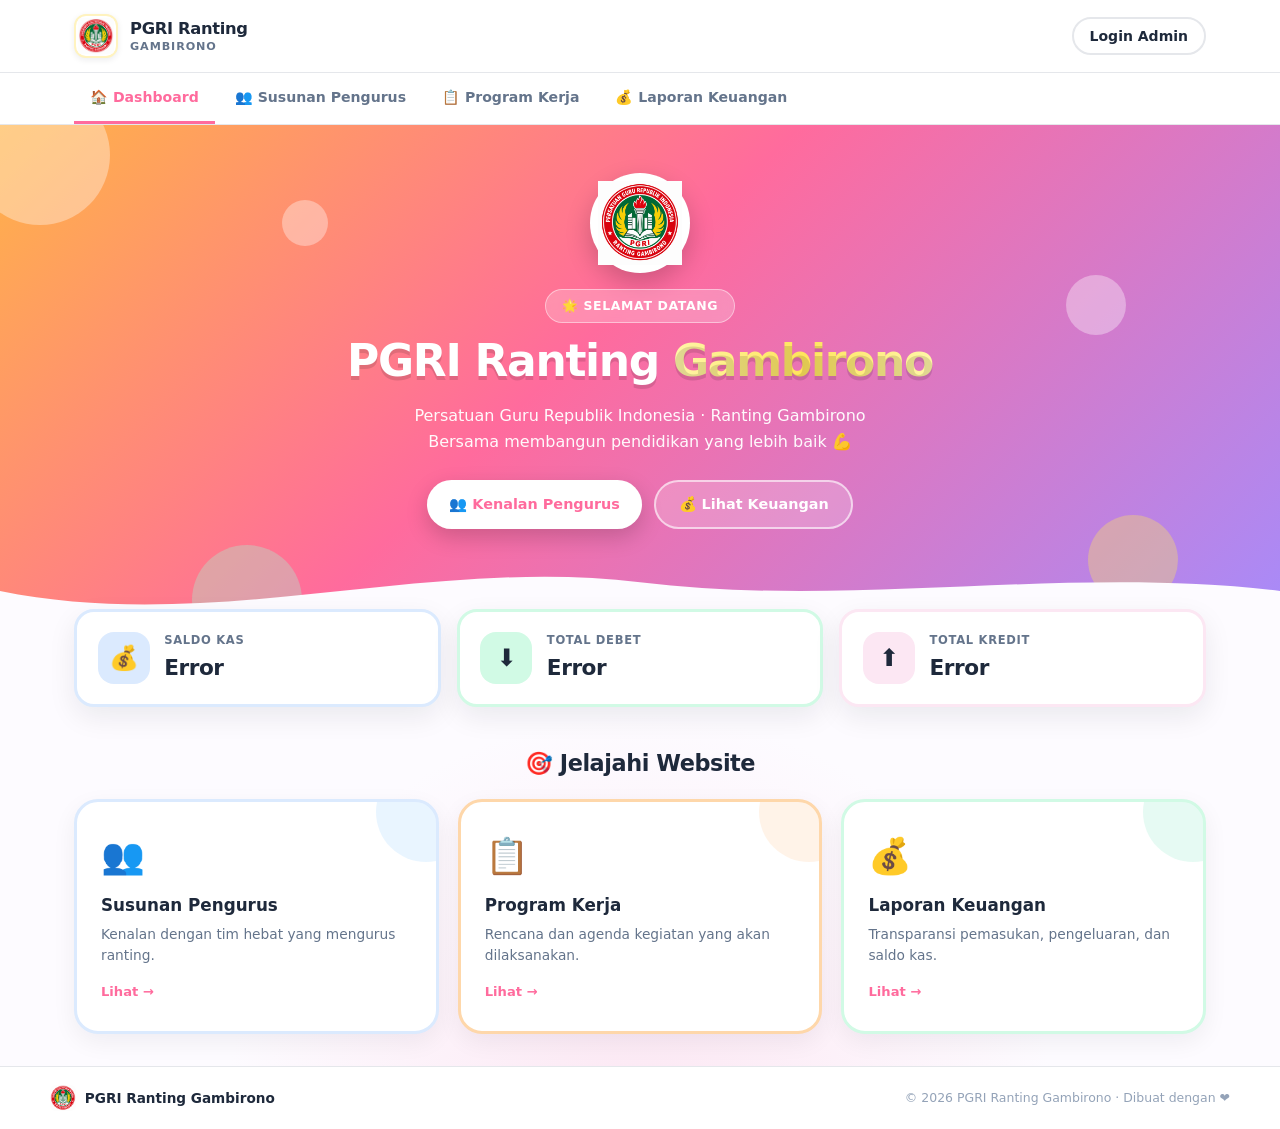
==== index.html @ 69db01ba "Add files via upload" ====
<!DOCTYPE html>
<html lang="id">
<head>
  <meta charset="UTF-8">
  <meta name="viewport" content="width=device-width, initial-scale=1.0">
  <title>Dashboard · PGRI Ranting Gambirono</title>
  <link rel="stylesheet" href="style.css">
</head>
<body class="page-dashboard">

  <header class="header">
    <div class="header-inner">
      <a href="index.html" class="brand">
        <div class="brand-logo"><img src="logo.png" alt="Logo PGRI"></div>
        <div class="brand-text-wrap">
          <span class="brand-title">PGRI Ranting</span>
          <span class="brand-subtitle">Gambirono</span>
        </div>
      </a>
      <div class="header-actions">
        <span id="adminBadge" class="admin-badge hidden"><span class="dot"></span> Admin</span>
        <button id="loginBtn" class="btn btn-outline" type="button">Login Admin</button>
        <button id="logoutBtn" class="btn btn-outline hidden" type="button">Logout</button>
      </div>
    </div>
    <nav class="main-nav">
      <div class="nav-inner">
        <a href="index.html" class="nav-link active">🏠 Dashboard</a>
        <a href="pengurus/index.html" class="nav-link">👥 Susunan Pengurus</a>
        <a href="program/index.html" class="nav-link">📋 Program Kerja</a>
        <a href="keuangan/index.html" class="nav-link">💰 Laporan Keuangan</a>
      </div>
    </nav>
  </header>

  <!-- HERO -->
  <section class="hero-sd">
    <div class="hero-shapes" aria-hidden="true">
      <span class="shape s1"></span><span class="shape s2"></span>
      <span class="shape s3"></span><span class="shape s4"></span>
      <span class="shape s5"></span>
    </div>

    <div class="hero-inner">
      <div class="hero-logo-big">
        <img src="logo.png" alt="Logo PGRI">
      </div>
      <div class="hero-badge">🌟 Selamat Datang</div>
      <h1 class="hero-title">
        PGRI Ranting <span>Gambirono</span>
      </h1>
      <p class="hero-sub">
        Persatuan Guru Republik Indonesia · Ranting Gambirono<br>
        Bersama membangun pendidikan yang lebih baik 💪
      </p>
      <div class="hero-cta">
        <a href="pengurus/index.html" class="cta-btn cta-primary">👥 Kenalan Pengurus</a>
        <a href="keuangan/index.html" class="cta-btn cta-secondary">💰 Lihat Keuangan</a>
      </div>
    </div>

    <div class="hero-wave" aria-hidden="true">
      <svg viewBox="0 0 1440 80" preserveAspectRatio="none">
        <path fill="#fdfbff" d="M0,40 C240,90 480,0 720,30 C960,60 1200,10 1440,40 L1440,80 L0,80 Z"/>
      </svg>
    </div>
  </section>

  <main class="container">

    <!-- STATS KAS -->
    <div class="stats-sd">
      <div class="stat-sd stat-blue">
        <div class="stat-sd-icon">💰</div>
        <div class="stat-sd-body">
          <div class="stat-sd-label">Saldo Kas</div>
          <div class="stat-sd-value" id="dashSaldo">Memuat...</div>
        </div>
      </div>
      <div class="stat-sd stat-green">
        <div class="stat-sd-icon">⬇️</div>
        <div class="stat-sd-body">
          <div class="stat-sd-label">Total Debet</div>
          <div class="stat-sd-value" id="dashDebet">Memuat...</div>
        </div>
      </div>
      <div class="stat-sd stat-pink">
        <div class="stat-sd-icon">⬆️</div>
        <div class="stat-sd-body">
          <div class="stat-sd-label">Total Kredit</div>
          <div class="stat-sd-value" id="dashKredit">Memuat...</div>
        </div>
      </div>
    </div>

    <!-- MENU CARDS -->
    <h2 class="menu-title">🎯 Jelajahi Website</h2>
    <div class="menu-grid">
      <a href="pengurus/index.html" class="menu-card menu-blue">
        <div class="menu-emoji">👥</div>
        <h3>Susunan Pengurus</h3>
        <p>Kenalan dengan tim hebat yang mengurus ranting.</p>
        <span class="menu-link">Lihat →</span>
      </a>

      <a href="program/index.html" class="menu-card menu-orange">
        <div class="menu-emoji">📋</div>
        <h3>Program Kerja</h3>
        <p>Rencana dan agenda kegiatan yang akan dilaksanakan.</p>
        <span class="menu-link">Lihat →</span>
      </a>

      <a href="keuangan/index.html" class="menu-card menu-green">
        <div class="menu-emoji">💰</div>
        <h3>Laporan Keuangan</h3>
        <p>Transparansi pemasukan, pengeluaran, dan saldo kas.</p>
        <span class="menu-link">Lihat →</span>
      </a>
    </div>

  </main>

  <footer class="footer">
    <div class="footer-inner">
      <div class="footer-brand">
        <img src="logo.png" alt="Logo PGRI" class="footer-logo">
        <span>PGRI Ranting Gambirono</span>
      </div>
      <p class="footer-copy">© 2026 PGRI Ranting Gambirono · Dibuat dengan ❤️</p>
    </div>
  </footer>

  <!-- LOGIN MODAL -->
  <div id="loginModal" class="modal hidden">
    <div class="modal-backdrop" data-close-modal="login"></div>
    <div class="modal-content">
      <div class="modal-header">
        <h2>Login Admin</h2>
        <button type="button" class="modal-close" data-close-modal="login">✕</button>
      </div>
      <form id="formLogin">
        <div class="form-group">
          <label for="inputPassword">Password</label>
          <input type="password" id="inputPassword" placeholder="Masukkan password admin" required>
        </div>
        <div id="loginError" class="error-msg hidden"></div>
        <div class="modal-actions">
          <button type="button" class="btn btn-ghost" data-close-modal="login">Batal</button>
          <button type="submit" class="btn btn-primary">Masuk</button>
        </div>
      </form>
    </div>
  </div>

  <script src="script.js"></script>
</body>
</html>
---- style.css ----
/* ============================================================
   RESET & VARIABLES — GAYA WEB SD CERIA
============================================================ */
*, *::before, *::after {
  margin: 0; padding: 0; box-sizing: border-box;
}

html { -webkit-text-size-adjust: 100%; }

:root {
  --sd-yellow: #ffd93d;
  --sd-orange: #ff9f43;
  --sd-pink:   #ff6b9d;
  --sd-purple: #a78bfa;
  --sd-blue:   #4facfe;
  --sd-green:  #34d399;
  --sd-teal:   #2dd4bf;
  --sd-red:    #f87171;
  --sd-cream:  #fff9e6;
  --sd-ink:    #1e293b;
  --sd-muted:  #64748b;
  --sd-line:   #e5e7eb;
  --sd-line-soft: #f1f5f9;
  --sd-bg:     #fdfbff;
  --sd-surface:#ffffff;

  --ink:       #0b1220;
  --ink-soft:  #475569;
  --ink-mute:  #94a3b8;
  --line:      #e5e7eb;
  --line-soft: #f1f5f9;
  --bg:        #fdfbff;
  --surface:   #ffffff;

  --accent:      #4facfe;
  --accent-hover:#2563eb;
  --accent-soft: #eff4ff;

  --green:    #047857;
  --green-bg: #ecfdf5;
  --red:      #b91c1c;
  --red-bg:   #fef2f2;

  --radius:    16px;
  --radius-sm: 10px;
  --shadow-sm: 0 1px 3px rgba(15,23,42,.06);
  --shadow-md: 0 8px 24px rgba(15,23,42,.08);
  --shadow-lg: 0 20px 50px rgba(15,23,42,.15);
}

body {
  font-family: 'Nunito', 'Segoe UI', system-ui, -apple-system, sans-serif;
  font-size: 15px;
  line-height: 1.5;
  color: var(--sd-ink);
  background:
    radial-gradient(circle at 8% 4%, #fff3bf 0, transparent 22%),
    radial-gradient(circle at 92% 12%, #dbeafe 0, transparent 26%),
    radial-gradient(circle at 50% 100%, #fce7f3 0, transparent 32%),
    var(--sd-bg);
  -webkit-font-smoothing: antialiased;
  min-height: 100vh;
  display: flex;
  flex-direction: column;
}

/* ============================================================
   HEADER
============================================================ */
.header {
  background: #ffffff;
  border-bottom: 1px solid var(--line);
  position: sticky;
  top: 0;
  z-index: 40;
}

.header-inner {
  max-width: 1180px;
  margin: 0 auto;
  padding: 0.875rem 1.5rem;
  display: flex;
  justify-content: space-between;
  align-items: center;
  gap: 1rem;
}

.brand {
  display: flex;
  align-items: center;
  gap: 0.75rem;
  text-decoration: none;
}

.brand-logo {
  width: 44px; height: 44px;
  flex-shrink: 0;
  display: flex; align-items: center; justify-content: center;
  border-radius: 12px;
  overflow: hidden;
  background: #fff;
  padding: 2px;
  box-shadow: 0 2px 6px rgba(15,23,42,.08);
  border: 2px solid #fff3bf;
}
.brand-logo img { width: 100%; height: 100%; object-fit: contain; display: block; }

.brand-text-wrap { display: flex; flex-direction: column; line-height: 1.2; }
.brand-title    { font-size: 1.02rem; font-weight: 900; color: var(--sd-ink); letter-spacing: -0.02em; }
.brand-subtitle { font-size: 0.7rem; font-weight: 800; color: var(--sd-muted); text-transform: uppercase; letter-spacing: 0.08em; margin-top: 2px; }

.header-actions { display: flex; align-items: center; gap: 0.65rem; }

.admin-badge {
  display: inline-flex; align-items: center; gap: 0.4rem;
  background: var(--green-bg); color: var(--green);
  padding: 0.35rem 0.7rem; border-radius: 999px;
  font-size: 0.78rem; font-weight: 800;
}
.admin-badge .dot { width: 7px; height: 7px; border-radius: 50%; background: var(--green); }

/* NAV */
.main-nav { background: #fff; border-top: 1px solid var(--line); }
.nav-inner {
  max-width: 1180px; margin: 0 auto;
  padding: 0 1.5rem;
  display: flex; gap: 0.25rem;
  overflow-x: auto; scrollbar-width: none;
}
.nav-inner::-webkit-scrollbar { display: none; }

.nav-link {
  padding: 0.85rem 1rem;
  font-size: 0.88rem; font-weight: 800;
  color: var(--sd-muted);
  text-decoration: none;
  border-bottom: 3px solid transparent;
  white-space: nowrap;
  transition: color 0.15s, border-color 0.15s;
  display: inline-flex; align-items: center; gap: 0.4rem;
}
.nav-link:hover { color: var(--sd-ink); }
.nav-link.active { color: var(--sd-pink); border-bottom-color: var(--sd-pink); }

/* ============================================================
   BUTTONS
============================================================ */
.btn {
  display: inline-flex; align-items: center; justify-content: center; gap: 0.4rem;
  padding: 0.55rem 1rem;
  border: 1px solid transparent;
  border-radius: 999px;
  font-size: 0.875rem; font-weight: 800;
  font-family: inherit;
  cursor: pointer;
  transition: all 0.18s;
  white-space: nowrap;
}
.btn:disabled { opacity: 0.55; cursor: not-allowed; }

.btn-primary {
  background: linear-gradient(135deg, var(--sd-orange), var(--sd-pink));
  color: #fff; border: none;
  box-shadow: 0 6px 16px rgba(255,107,157,.35);
}
.btn-primary:hover:not(:disabled) {
  box-shadow: 0 10px 22px rgba(255,107,157,.45);
  transform: translateY(-2px);
}

.btn-outline {
  background: #fff; color: var(--sd-ink);
  border: 2px solid var(--line);
}
.btn-outline:hover:not(:disabled) { border-color: var(--sd-purple); color: var(--sd-purple); }

.btn-ghost {
  background: transparent; color: var(--ink-soft);
  border: 1px solid transparent;
}
.btn-ghost:hover:not(:disabled) { background: var(--line-soft); color: var(--ink); }

.btn-icon {
  background: #fff; color: var(--ink-soft);
  border: 2px solid var(--line);
  padding: 0.5rem 0.7rem; border-radius: 12px;
}
.btn-icon:hover { border-color: var(--sd-purple); color: var(--sd-purple); }

.btn-edit {
  background: var(--accent-soft); color: var(--accent);
  padding: 0.32rem 0.75rem; font-size: 0.78rem; border-radius: 999px;
  border: 2px solid transparent;
}
.btn-edit:hover { background: var(--accent); color: #fff; }

.btn-hapus {
  background: var(--red-bg); color: var(--red);
  padding: 0.32rem 0.75rem; font-size: 0.78rem; border-radius: 999px;
  border: 2px solid transparent;
}
.btn-hapus:hover { background: var(--red); color: #fff; }

/* ============================================================
   LAYOUT
============================================================ */
.container {
  max-width: 1180px; width: 100%;
  margin: 0 auto; padding: 2rem 1.5rem;
  flex: 1;
}

/* ============================================================
   HERO (dipakai dashboard + halaman lain)
============================================================ */
.hero-sd {
  position: relative;
  overflow: hidden;
  background: linear-gradient(135deg, #ffb347 0%, #ff6b9d 45%, #a78bfa 100%);
  color: #fff;
  padding: 3rem 1.5rem 6rem;
  text-align: center;
}

.hero-inner { position: relative; z-index: 2; max-width: 760px; margin: 0 auto; }

.hero-logo-big {
  width: 100px; height: 100px;
  margin: 0 auto 1rem;
  background: #fff;
  border-radius: 50%;
  padding: 8px;
  box-shadow: 0 10px 26px rgba(0,0,0,.2);
  display: flex; align-items: center; justify-content: center;
  animation: floatLogo 4s ease-in-out infinite;
}
.hero-logo-big img { width: 100%; height: 100%; object-fit: contain; }
@keyframes floatLogo {
  0%,100% { transform: translateY(0); }
  50%     { transform: translateY(-8px); }
}

.hero-badge {
  display: inline-block;
  background: rgba(255,255,255,.22);
  border: 1.5px solid rgba(255,255,255,.45);
  backdrop-filter: blur(6px);
  padding: 0.4rem 1rem;
  border-radius: 999px;
  font-size: 0.78rem; font-weight: 800;
  letter-spacing: 0.05em;
  text-transform: uppercase;
  margin-bottom: 0.85rem;
}

.hero-title {
  font-size: clamp(1.8rem, 4.5vw, 2.75rem);
  font-weight: 900;
  line-height: 1.15;
  letter-spacing: -0.03em;
  margin-bottom: 1rem;
  text-shadow: 0 4px 0 rgba(0,0,0,.12);
}
.hero-title span {
  background: linear-gradient(90deg, #fff6a8, #ffe45c, #fff6a8);
  -webkit-background-clip: text; background-clip: text;
  -webkit-text-fill-color: transparent;
}

.hero-sub {
  font-size: 1rem; line-height: 1.6;
  opacity: 0.96; max-width: 580px;
  margin: 0 auto 1.6rem;
}

.hero-cta { display: flex; gap: 0.75rem; justify-content: center; flex-wrap: wrap; }

.cta-btn {
  display: inline-flex; align-items: center; gap: 0.4rem;
  padding: 0.75rem 1.4rem;
  border-radius: 999px;
  font-weight: 900;
  font-size: 0.9rem;
  text-decoration: none;
  transition: transform 0.2s, box-shadow 0.2s;
}
.cta-btn:hover { transform: translateY(-3px); }

.cta-primary {
  background: #fff;
  color: var(--sd-pink);
  box-shadow: 0 8px 22px rgba(0,0,0,.18);
}
.cta-secondary {
  background: rgba(255,255,255,.2);
  border: 2px solid rgba(255,255,255,.6);
  color: #fff;
}
.cta-secondary:hover { background: rgba(255,255,255,.3); }

/* Shapes */
.hero-shapes { position: absolute; inset: 0; pointer-events: none; overflow: hidden; }
.shape { position: absolute; border-radius: 50%; opacity: 0.35; animation: float 8s ease-in-out infinite; }
.shape.s1 { width: 140px; height: 140px; background: #fff; top: -40px; left: -30px; }
.shape.s2 { width: 90px;  height: 90px;  background: #ffe45c; bottom: 20px; right: 8%; animation-delay: 1s; }
.shape.s3 { width: 60px;  height: 60px;  background: #fff; top: 30%; right: 12%; animation-delay: 2s; }
.shape.s4 { width: 110px; height: 110px; background: #a7f3d0; bottom: -30px; left: 15%; animation-delay: 1.5s; }
.shape.s5 { width: 46px;  height: 46px;  background: #fff; top: 15%; left: 22%; animation-delay: 0.5s; }
@keyframes float {
  0%,100% { transform: translateY(0) rotate(0); }
  50%     { transform: translateY(-18px) rotate(8deg); }
}

.hero-wave {
  position: absolute;
  bottom: -1px; left: 0; right: 0;
  height: 70px; line-height: 0;
}
.hero-wave svg { width: 100%; height: 100%; display: block; }

/* ============================================================
   STATS CERIA
============================================================ */
.stats-sd {
  display: grid;
  grid-template-columns: repeat(3, 1fr);
  gap: 1rem;
  margin: -3rem 0 2.5rem;
  position: relative;
  z-index: 3;
}

.stat-sd {
  background: #fff;
  border-radius: 20px;
  padding: 1.2rem 1.3rem;
  display: flex; align-items: center; gap: 0.9rem;
  box-shadow: 0 10px 28px rgba(15,23,42,.08);
  border: 3px solid transparent;
  transition: transform 0.2s;
}
.stat-sd:hover { transform: translateY(-4px); }

.stat-sd-icon {
  width: 52px; height: 52px;
  border-radius: 16px;
  display: flex; align-items: center; justify-content: center;
  font-size: 1.5rem;
  flex-shrink: 0;
}

.stat-blue  { border-color: #dbeafe; }
.stat-blue  .stat-sd-icon { background: #dbeafe; }
.stat-green { border-color: #d1fae5; }
.stat-green .stat-sd-icon { background: #d1fae5; }
.stat-pink  { border-color: #fce7f3; }
.stat-pink  .stat-sd-icon { background: #fce7f3; }

.stat-sd-body { min-width: 0; }
.stat-sd-label {
  font-size: 0.72rem;
  font-weight: 800;
  color: var(--sd-muted);
  text-transform: uppercase;
  letter-spacing: 0.06em;
  margin-bottom: 0.2rem;
}
.stat-sd-value {
  font-size: 1.35rem;
  font-weight: 900;
  color: var(--sd-ink);
  letter-spacing: -0.02em;
  font-variant-numeric: tabular-nums;
  white-space: nowrap;
  overflow: hidden;
  text-overflow: ellipsis;
}

/* ============================================================
   MENU CARDS
============================================================ */
.menu-title {
  font-size: 1.4rem;
  font-weight: 900;
  color: var(--sd-ink);
  letter-spacing: -0.02em;
  margin-bottom: 1.2rem;
  text-align: center;
}

.menu-grid {
  display: grid;
  grid-template-columns: repeat(auto-fit, minmax(260px, 1fr));
  gap: 1.2rem;
}

.menu-card {
  background: #fff;
  border-radius: 24px;
  padding: 1.75rem 1.5rem;
  text-decoration: none;
  color: inherit;
  box-shadow: 0 8px 24px rgba(15,23,42,.06);
  border: 3px solid transparent;
  transition: transform 0.25s, box-shadow 0.25s, border-color 0.25s;
  display: block;
  position: relative;
  overflow: hidden;
}
.menu-card::after {
  content: "";
  position: absolute;
  top: -40px; right: -40px;
  width: 100px; height: 100px;
  border-radius: 50%;
  opacity: 0.12;
  background: currentColor;
}
.menu-card:hover {
  transform: translateY(-6px);
  box-shadow: 0 18px 40px rgba(15,23,42,.14);
}

.menu-blue   { border-color: #dbeafe; color: var(--sd-blue); }
.menu-orange { border-color: #fed7aa; color: var(--sd-orange); }
.menu-green  { border-color: #d1fae5; color: var(--sd-green); }

.menu-emoji { font-size: 2.2rem; margin-bottom: 0.6rem; }
.menu-card h3 {
  font-size: 1.05rem; font-weight: 900;
  color: var(--sd-ink);
  margin-bottom: 0.4rem;
}
.menu-card p {
  font-size: 0.86rem;
  color: var(--sd-muted);
  line-height: 1.5;
  margin-bottom: 0.9rem;
}
.menu-link {
  font-size: 0.82rem; font-weight: 900;
  color: var(--sd-pink);
}

/* ============================================================
   SECTION HEADER
============================================================ */
.section-header-sd {
  display: flex;
  justify-content: space-between;
  align-items: flex-end;
  gap: 1rem;
  margin-bottom: 1.5rem;
  flex-wrap: wrap;
}
.section-title-sd {
  font-size: 1.6rem;
  font-weight: 900;
  color: var(--sd-ink);
  letter-spacing: -0.02em;
  display: flex; align-items: center; gap: 0.5rem;
  margin-bottom: 0.25rem;
}
.title-icon { font-size: 1.4rem; }
.section-subtitle-sd {
  font-size: 0.88rem;
  color: var(--sd-muted);
  font-weight: 600;
}

/* ============================================================
   BTN CERIA (tambah)
============================================================ */
.btn-ceria {
  display: inline-flex; align-items: center; gap: 0.4rem;
  background: linear-gradient(135deg, #ff9f43, #ff6b9d);
  color: #fff;
  border: none;
  padding: 0.7rem 1.3rem;
  border-radius: 999px;
  font-family: inherit;
  font-size: 0.88rem;
  font-weight: 900;
  cursor: pointer;
  box-shadow: 0 8px 20px rgba(255,107,157,.4);
  transition: transform 0.2s, box-shadow 0.2s;
}
.btn-ceria:hover {
  transform: translateY(-3px);
  box-shadow: 0 12px 26px rgba(255,107,157,.5);
}
.btn-plus { font-size: 1.1rem; line-height: 1; }

/* ============================================================
   CHIP FILTER
============================================================ */
.chip-filter {
  display: flex; gap: 0.5rem; flex-wrap: wrap;
  margin-bottom: 1.6rem;
}
.chip {
  border: 2px solid var(--line);
  background: #fff;
  color: var(--sd-muted);
  font-family: inherit;
  font-size: 0.82rem;
  font-weight: 800;
  padding: 0.48rem 1.1rem;
  border-radius: 999px;
  cursor: pointer;
  transition: all 0.18s;
}
.chip:hover {
  border-color: var(--sd-purple);
  color: var(--sd-purple);
  transform: translateY(-2px);
}
.chip.active {
  background: linear-gradient(135deg, var(--sd-orange), var(--sd-pink));
  border-color: transparent;
  color: #fff;
  box-shadow: 0 6px 16px rgba(255,107,157,.35);
}

/* ============================================================
   EMPTY STATE & SPINNER
============================================================ */
.empty-state-sd {
  grid-column: 1 / -1;
  background: #fff;
  border: 3px dashed #ffe08a;
  border-radius: 24px;
  padding: 3rem 1rem;
  color: #b45309;
  font-weight: 700;
  font-size: 1rem;
  text-align: center;
}
.spinner {
  display: inline-block;
  width: 22px; height: 22px;
  border: 2.5px solid var(--line);
  border-top-color: var(--accent);
  border-radius: 50%;
  animation: spin 0.7s linear infinite;
  margin-bottom: 0.5rem;
}
@keyframes spin { to { transform: rotate(360deg); } }

/* ============================================================
   MODAL
============================================================ */
.modal {
  position: fixed; inset: 0;
  z-index: 200;
  display: flex; align-items: center; justify-content: center;
  padding: 1rem;
}
.modal-backdrop {
  position: absolute; inset: 0;
  background: rgba(11,18,32,.55);
  backdrop-filter: blur(3px);
  animation: fadeIn 0.18s ease;
}
.modal-content {
  position: relative;
  background: #fff;
  border-radius: 22px;
  padding: 1.75rem;
  width: 100%; max-width: 420px;
  box-shadow: var(--shadow-lg);
  animation: popIn 0.22s ease;
}
.modal-header {
  display: flex; justify-content: space-between; align-items: center;
  margin-bottom: 1.25rem;
}
.modal-header h2 { font-size: 1.05rem; font-weight: 900; }
.modal-close {
  background: none; border: none;
  font-size: 1rem; color: var(--ink-mute);
  cursor: pointer; width: 32px; height: 32px;
  border-radius: 10px;
  display: flex; align-items: center; justify-content: center;
  transition: background 0.15s, color 0.15s;
}
.modal-close:hover { background: var(--line-soft); color: var(--ink); }
.modal-actions {
  display: flex; justify-content: flex-end; gap: 0.5rem;
  margin-top: 1.35rem;
}
@keyframes fadeIn { from { opacity: 0; } to { opacity: 1; } }
@keyframes popIn {
  from { opacity: 0; transform: translateY(8px) scale(0.98); }
  to   { opacity: 1; transform: translateY(0) scale(1); }
}

/* ============================================================
   FORM
============================================================ */
.form-group {
  display: flex; flex-direction: column;
  margin-bottom: 1rem;
}
.form-group label {
  font-size: 0.8rem; font-weight: 800;
  color: var(--ink-soft);
  margin-bottom: 0.4rem;
}
.form-group input[type="text"],
.form-group input[type="number"],
.form-group input[type="date"],
.form-group input[type="password"],
.form-group select {
  width: 100%;
  padding: 0.7rem 0.9rem;
  border: 2px solid var(--line);
  border-radius: 12px;
  background: #fff;
  font-size: 0.9rem;
  font-family: inherit;
  color: var(--ink);
  transition: border-color 0.15s, box-shadow 0.15s;
}
.form-group input:focus,
.form-group select:focus {
  outline: none;
  border-color: var(--sd-purple);
  box-shadow: 0 0 0 4px rgba(167,139,250,.15);
}
.form-group .hint {
  font-size: 0.76rem;
  color: var(--ink-mute);
  margin-top: 0.35rem;
  font-variant-numeric: tabular-nums;
}
.error-msg {
  background: var(--red-bg); color: var(--red);
  padding: 0.6rem 0.8rem;
  border-radius: 10px;
  font-size: 0.82rem;
  font-weight: 700;
  margin-top: 0.6rem;
}

/* ============================================================
   FOOTER
============================================================ */
.footer {
  border-top: 1px solid var(--line);
  background: var(--surface);
  padding: 1.15rem 1.5rem;
  margin-top: auto;
}
.footer-inner {
  max-width: 1180px; margin: 0 auto;
  display: flex; justify-content: space-between;
  align-items: center; gap: 1rem;
  flex-wrap: wrap;
}
.footer-brand {
  display: flex; align-items: center; gap: 0.55rem;
  font-weight: 900; font-size: 0.85rem;
  color: var(--sd-ink);
}
.footer-logo { width: 26px; height: 26px; object-fit: contain; border-radius: 6px; }
.footer-copy { font-size: 0.78rem; color: var(--ink-mute); }

/* ============================================================
   UTILITIES
============================================================ */
.hidden { display: none !important; }

/* ============================================================
   RESPONSIVE
============================================================ */
@media (max-width: 820px) {
  .stats-sd { grid-template-columns: 1fr; }
}

@media (max-width: 640px) {
  body { font-size: 14px; }
  .header-inner { padding: 0.75rem 1rem; }
  .brand-logo { width: 38px; height: 38px; }
  .brand-title { font-size: 0.92rem; }
  .brand-subtitle { font-size: 0.64rem; }
  .hero-sd { padding: 2.5rem 1rem 5rem; }
  .hero-sub { font-size: 0.9rem; }
  .hero-logo-big { width: 80px; height: 80px; }
  .container { padding: 1.25rem 1rem; }
  .section-title-sd { font-size: 1.25rem; }
  .stats-sd { margin-top: -2rem; }
  .stat-sd-value { font-size: 1.1rem; }
  .stat-sd { padding: 1rem; }
  .stat-sd-icon { width: 44px; height: 44px; font-size: 1.2rem; }
  .modal-content { padding: 1.35rem; }
  .footer-inner { flex-direction: column; text-align: center; gap: 0.4rem; }
}
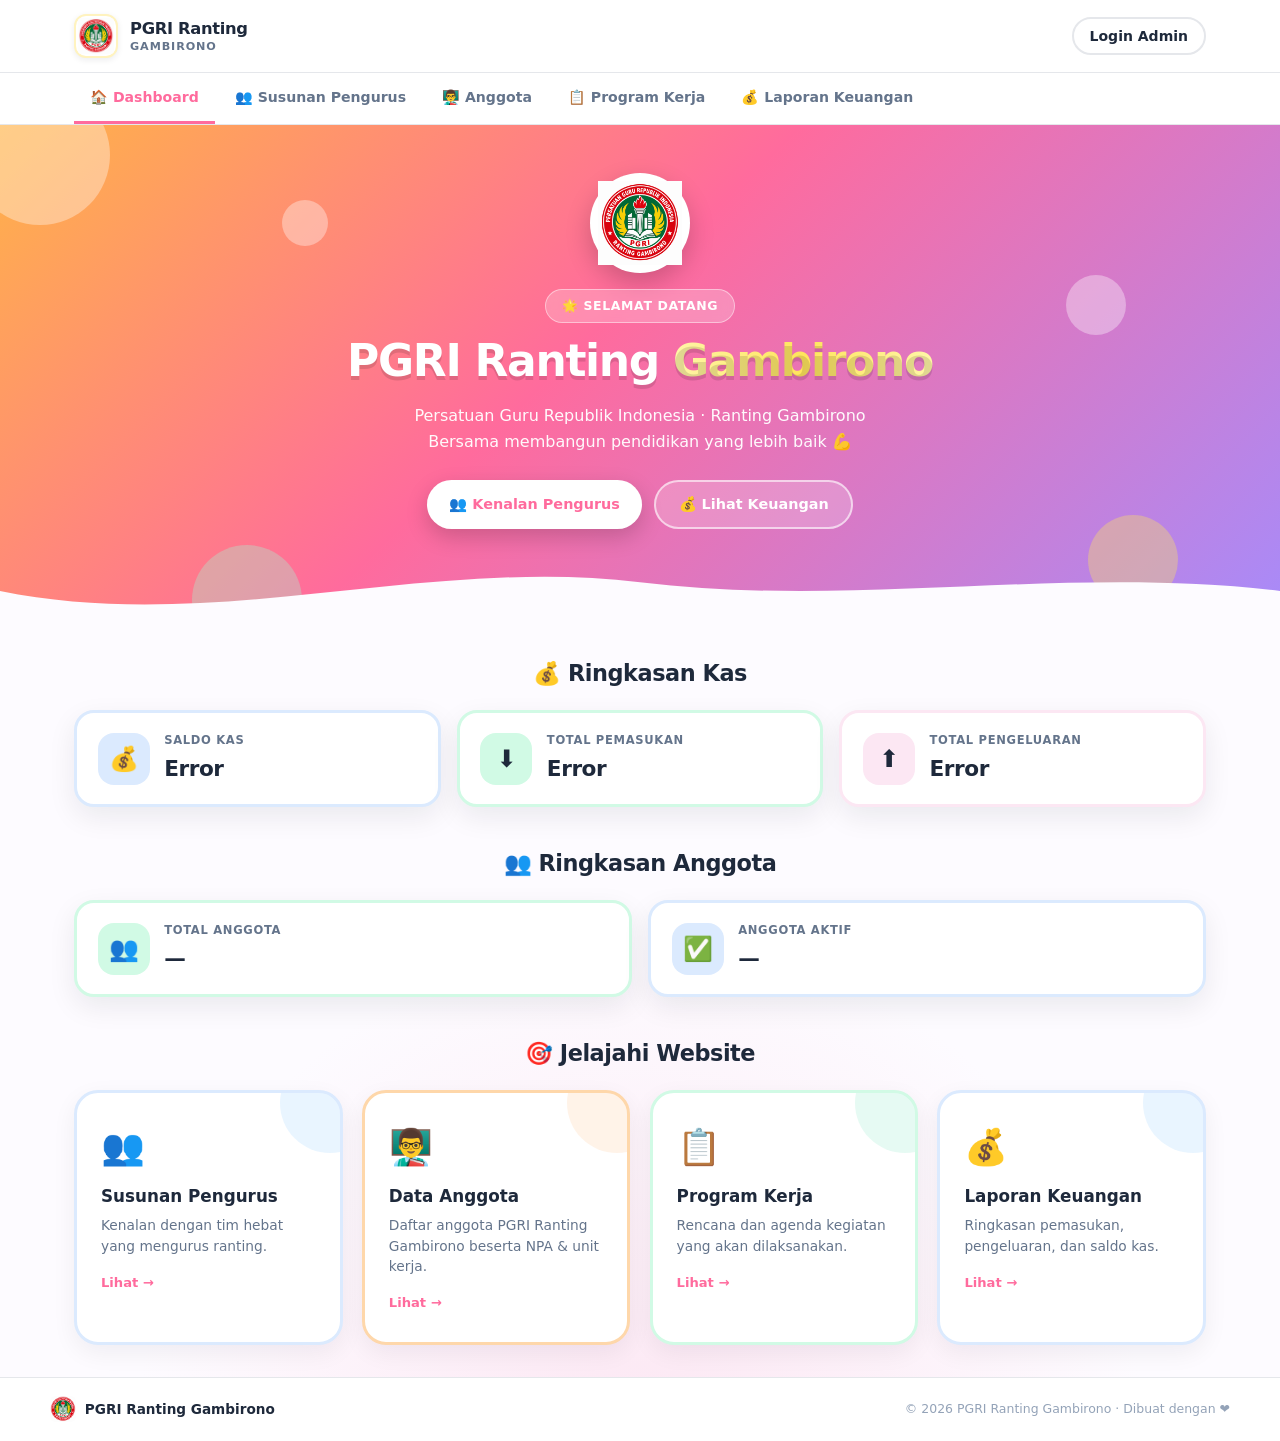
==== commit 38e7f0ad: "Add files via upload" ====
--- a/index.html
+++ b/index.html
@@ -27,28 +27,23 @@
       <div class="nav-inner">
         <a href="index.html" class="nav-link active">🏠 Dashboard</a>
         <a href="pengurus/index.html" class="nav-link">👥 Susunan Pengurus</a>
+        <a href="anggota/index.html" class="nav-link">👨‍🏫 Anggota</a>
         <a href="program/index.html" class="nav-link">📋 Program Kerja</a>
         <a href="keuangan/index.html" class="nav-link">💰 Laporan Keuangan</a>
       </div>
     </nav>
   </header>
 
-  <!-- HERO -->
   <section class="hero-sd">
     <div class="hero-shapes" aria-hidden="true">
       <span class="shape s1"></span><span class="shape s2"></span>
       <span class="shape s3"></span><span class="shape s4"></span>
       <span class="shape s5"></span>
     </div>
-
     <div class="hero-inner">
-      <div class="hero-logo-big">
-        <img src="logo.png" alt="Logo PGRI">
-      </div>
+      <div class="hero-logo-big"><img src="logo.png" alt="Logo PGRI"></div>
       <div class="hero-badge">🌟 Selamat Datang</div>
-      <h1 class="hero-title">
-        PGRI Ranting <span>Gambirono</span>
-      </h1>
+      <h1 class="hero-title">PGRI Ranting <span>Gambirono</span></h1>
       <p class="hero-sub">
         Persatuan Guru Republik Indonesia · Ranting Gambirono<br>
         Bersama membangun pendidikan yang lebih baik 💪
@@ -58,7 +53,6 @@
         <a href="keuangan/index.html" class="cta-btn cta-secondary">💰 Lihat Keuangan</a>
       </div>
     </div>
-
     <div class="hero-wave" aria-hidden="true">
       <svg viewBox="0 0 1440 80" preserveAspectRatio="none">
         <path fill="#fdfbff" d="M0,40 C240,90 480,0 720,30 C960,60 1200,10 1440,40 L1440,80 L0,80 Z"/>
@@ -68,8 +62,8 @@
 
   <main class="container">
 
-    <!-- STATS KAS -->
-    <div class="stats-sd">
+    <h2 class="menu-title" style="margin-top:0;">💰 Ringkasan Kas</h2>
+    <div class="stats-sd" style="margin-top:0;">
       <div class="stat-sd stat-blue">
         <div class="stat-sd-icon">💰</div>
         <div class="stat-sd-body">
@@ -80,20 +74,37 @@
       <div class="stat-sd stat-green">
         <div class="stat-sd-icon">⬇️</div>
         <div class="stat-sd-body">
-          <div class="stat-sd-label">Total Debet</div>
+          <div class="stat-sd-label">Total Pemasukan</div>
           <div class="stat-sd-value" id="dashDebet">Memuat...</div>
         </div>
       </div>
       <div class="stat-sd stat-pink">
         <div class="stat-sd-icon">⬆️</div>
         <div class="stat-sd-body">
-          <div class="stat-sd-label">Total Kredit</div>
+          <div class="stat-sd-label">Total Pengeluaran</div>
           <div class="stat-sd-value" id="dashKredit">Memuat...</div>
         </div>
       </div>
     </div>
 
-    <!-- MENU CARDS -->
+    <h2 class="menu-title">👥 Ringkasan Anggota</h2>
+    <div class="stats-sd" style="margin-top:0; grid-template-columns: repeat(2, 1fr);">
+      <div class="stat-sd stat-green">
+        <div class="stat-sd-icon">👥</div>
+        <div class="stat-sd-body">
+          <div class="stat-sd-label">Total Anggota</div>
+          <div class="stat-sd-value" id="dashTotalAnggota">Memuat...</div>
+        </div>
+      </div>
+      <div class="stat-sd stat-blue">
+        <div class="stat-sd-icon">✅</div>
+        <div class="stat-sd-body">
+          <div class="stat-sd-label">Anggota Aktif</div>
+          <div class="stat-sd-value" id="dashAnggotaAktif">Memuat...</div>
+        </div>
+      </div>
+    </div>
+
     <h2 class="menu-title">🎯 Jelajahi Website</h2>
     <div class="menu-grid">
       <a href="pengurus/index.html" class="menu-card menu-blue">
@@ -102,18 +113,22 @@
         <p>Kenalan dengan tim hebat yang mengurus ranting.</p>
         <span class="menu-link">Lihat →</span>
       </a>
-
-      <a href="program/index.html" class="menu-card menu-orange">
+      <a href="anggota/index.html" class="menu-card menu-orange">
+        <div class="menu-emoji">👨‍🏫</div>
+        <h3>Data Anggota</h3>
+        <p>Daftar anggota PGRI Ranting Gambirono beserta NPA &amp; unit kerja.</p>
+        <span class="menu-link">Lihat →</span>
+      </a>
+      <a href="program/index.html" class="menu-card menu-green">
         <div class="menu-emoji">📋</div>
         <h3>Program Kerja</h3>
         <p>Rencana dan agenda kegiatan yang akan dilaksanakan.</p>
         <span class="menu-link">Lihat →</span>
       </a>
-
-      <a href="keuangan/index.html" class="menu-card menu-green">
+      <a href="keuangan/index.html" class="menu-card menu-blue">
         <div class="menu-emoji">💰</div>
         <h3>Laporan Keuangan</h3>
-        <p>Transparansi pemasukan, pengeluaran, dan saldo kas.</p>
+        <p>Ringkasan pemasukan, pengeluaran, dan saldo kas.</p>
         <span class="menu-link">Lihat →</span>
       </a>
     </div>
@@ -130,7 +145,6 @@
     </div>
   </footer>
 
-  <!-- LOGIN MODAL -->
   <div id="loginModal" class="modal hidden">
     <div class="modal-backdrop" data-close-modal="login"></div>
     <div class="modal-content">
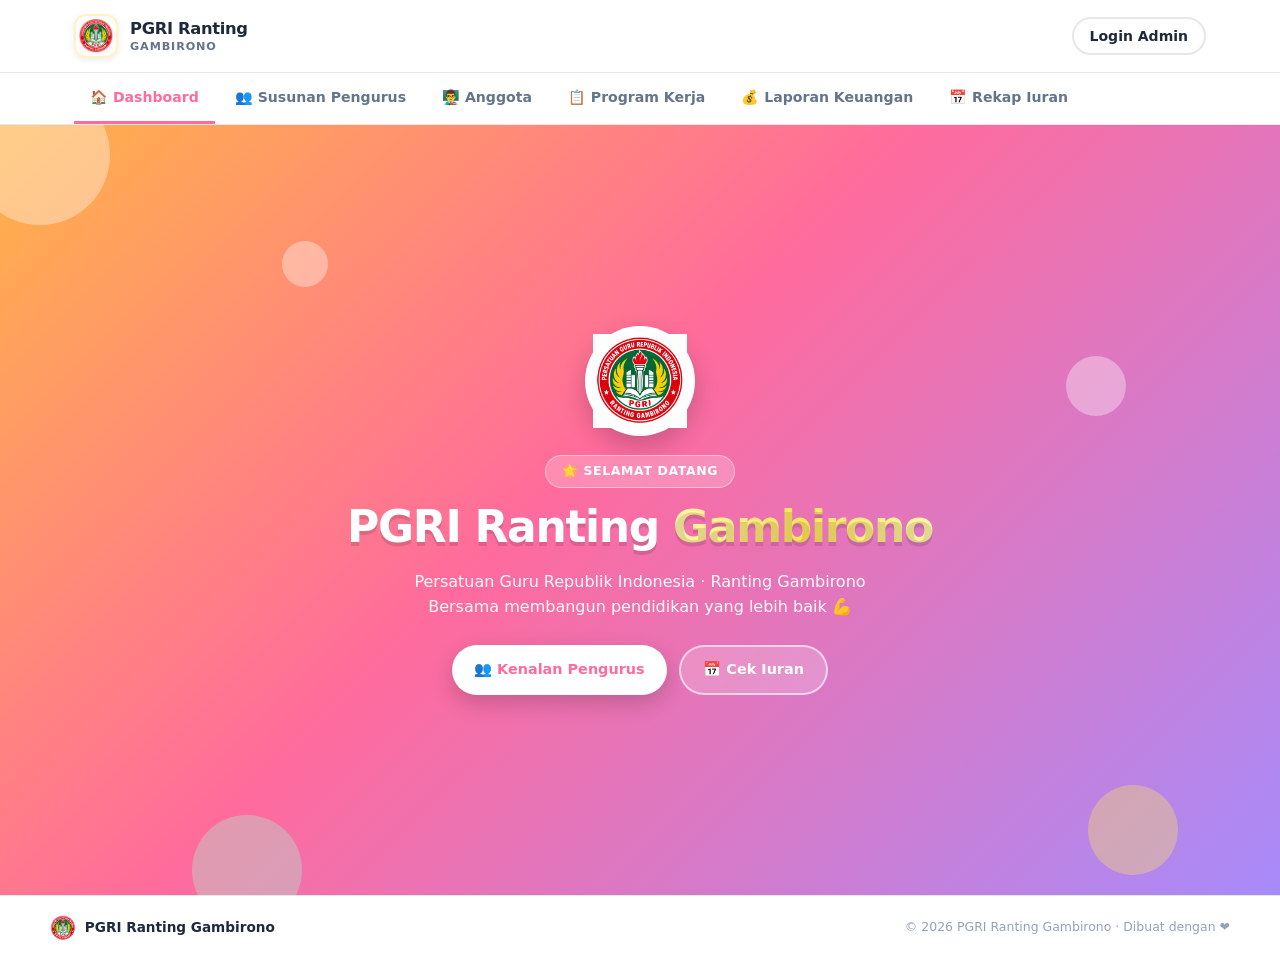
==== commit ea0d8858: "Add files via upload" ====
--- a/index.html
+++ b/index.html
@@ -1,3 +1,4 @@
+<!-- index.html (dashboard) -->
 <!DOCTYPE html>
 <html lang="id">
 <head>
@@ -24,17 +25,19 @@
       </div>
     </div>
     <nav class="main-nav">
-      <div class="nav-inner">
-        <a href="index.html" class="nav-link active">🏠 Dashboard</a>
-        <a href="pengurus/index.html" class="nav-link">👥 Susunan Pengurus</a>
-        <a href="anggota/index.html" class="nav-link">👨‍🏫 Anggota</a>
-        <a href="program/index.html" class="nav-link">📋 Program Kerja</a>
-        <a href="keuangan/index.html" class="nav-link">💰 Laporan Keuangan</a>
-      </div>
-    </nav>
+  <div class="nav-inner">
+    <a href="index.html" class="nav-link active">🏠 Dashboard</a>
+    <a href="pengurus/index.html" class="nav-link">👥 Susunan Pengurus</a>
+    <a href="anggota/index.html" class="nav-link">👨‍🏫 Anggota</a>
+    <a href="program/index.html" class="nav-link">📋 Program Kerja</a>
+    <a href="keuangan/index.html" class="nav-link">💰 Laporan Keuangan</a>
+    <a href="iuran/index.html" class="nav-link">📅 Rekap Iuran</a>
+  </div>
+</nav>
   </header>
 
-  <section class="hero-sd">
+  <!-- HERO FULL SCREEN WELCOME -->
+  <section class="hero-welcome">
     <div class="hero-shapes" aria-hidden="true">
       <span class="shape s1"></span><span class="shape s2"></span>
       <span class="shape s3"></span><span class="shape s4"></span>
@@ -50,90 +53,10 @@
       </p>
       <div class="hero-cta">
         <a href="pengurus/index.html" class="cta-btn cta-primary">👥 Kenalan Pengurus</a>
-        <a href="keuangan/index.html" class="cta-btn cta-secondary">💰 Lihat Keuangan</a>
+        <a href="iuran/index.html" class="cta-btn cta-secondary">📅 Cek Iuran</a>
       </div>
     </div>
-    <div class="hero-wave" aria-hidden="true">
-      <svg viewBox="0 0 1440 80" preserveAspectRatio="none">
-        <path fill="#fdfbff" d="M0,40 C240,90 480,0 720,30 C960,60 1200,10 1440,40 L1440,80 L0,80 Z"/>
-      </svg>
-    </div>
   </section>
-
-  <main class="container">
-
-    <h2 class="menu-title" style="margin-top:0;">💰 Ringkasan Kas</h2>
-    <div class="stats-sd" style="margin-top:0;">
-      <div class="stat-sd stat-blue">
-        <div class="stat-sd-icon">💰</div>
-        <div class="stat-sd-body">
-          <div class="stat-sd-label">Saldo Kas</div>
-          <div class="stat-sd-value" id="dashSaldo">Memuat...</div>
-        </div>
-      </div>
-      <div class="stat-sd stat-green">
-        <div class="stat-sd-icon">⬇️</div>
-        <div class="stat-sd-body">
-          <div class="stat-sd-label">Total Pemasukan</div>
-          <div class="stat-sd-value" id="dashDebet">Memuat...</div>
-        </div>
-      </div>
-      <div class="stat-sd stat-pink">
-        <div class="stat-sd-icon">⬆️</div>
-        <div class="stat-sd-body">
-          <div class="stat-sd-label">Total Pengeluaran</div>
-          <div class="stat-sd-value" id="dashKredit">Memuat...</div>
-        </div>
-      </div>
-    </div>
-
-    <h2 class="menu-title">👥 Ringkasan Anggota</h2>
-    <div class="stats-sd" style="margin-top:0; grid-template-columns: repeat(2, 1fr);">
-      <div class="stat-sd stat-green">
-        <div class="stat-sd-icon">👥</div>
-        <div class="stat-sd-body">
-          <div class="stat-sd-label">Total Anggota</div>
-          <div class="stat-sd-value" id="dashTotalAnggota">Memuat...</div>
-        </div>
-      </div>
-      <div class="stat-sd stat-blue">
-        <div class="stat-sd-icon">✅</div>
-        <div class="stat-sd-body">
-          <div class="stat-sd-label">Anggota Aktif</div>
-          <div class="stat-sd-value" id="dashAnggotaAktif">Memuat...</div>
-        </div>
-      </div>
-    </div>
-
-    <h2 class="menu-title">🎯 Jelajahi Website</h2>
-    <div class="menu-grid">
-      <a href="pengurus/index.html" class="menu-card menu-blue">
-        <div class="menu-emoji">👥</div>
-        <h3>Susunan Pengurus</h3>
-        <p>Kenalan dengan tim hebat yang mengurus ranting.</p>
-        <span class="menu-link">Lihat →</span>
-      </a>
-      <a href="anggota/index.html" class="menu-card menu-orange">
-        <div class="menu-emoji">👨‍🏫</div>
-        <h3>Data Anggota</h3>
-        <p>Daftar anggota PGRI Ranting Gambirono beserta NPA &amp; unit kerja.</p>
-        <span class="menu-link">Lihat →</span>
-      </a>
-      <a href="program/index.html" class="menu-card menu-green">
-        <div class="menu-emoji">📋</div>
-        <h3>Program Kerja</h3>
-        <p>Rencana dan agenda kegiatan yang akan dilaksanakan.</p>
-        <span class="menu-link">Lihat →</span>
-      </a>
-      <a href="keuangan/index.html" class="menu-card menu-blue">
-        <div class="menu-emoji">💰</div>
-        <h3>Laporan Keuangan</h3>
-        <p>Ringkasan pemasukan, pengeluaran, dan saldo kas.</p>
-        <span class="menu-link">Lihat →</span>
-      </a>
-    </div>
-
-  </main>
 
   <footer class="footer">
     <div class="footer-inner">
--- a/style.css
+++ b/style.css
@@ -695,4 +695,28 @@
   .stat-sd-icon { width: 44px; height: 44px; font-size: 1.2rem; }
   .modal-content { padding: 1.35rem; }
   .footer-inner { flex-direction: column; text-align: center; gap: 0.4rem; }
-}+}
+
+/* Hero Welcome Full */
+.hero-welcome {
+  flex: 1;
+  display: flex;
+  align-items: center;
+  justify-content: center;
+  position: relative;
+  overflow: hidden;
+  background: linear-gradient(135deg, #ffb347 0%, #ff6b9d 45%, #a78bfa 100%);
+  color: #fff;
+  padding: 4rem 1.5rem;
+  text-align: center;
+  min-height: calc(100vh - 130px);
+}
+.hero-welcome .hero-inner { position: relative; z-index: 2; max-width: 760px; margin: 0 auto; }
+.hero-welcome .hero-logo-big {
+  width: 110px; height: 110px; margin: 0 auto 1.2rem;
+  background: #fff; border-radius: 50%; padding: 8px;
+  box-shadow: 0 10px 26px rgba(0,0,0,.2);
+  display: flex; align-items: center; justify-content: center;
+  animation: floatLogo 4s ease-in-out infinite;
+}
+.hero-welcome .hero-logo-big img { width: 100%; height: 100%; object-fit: contain; }
